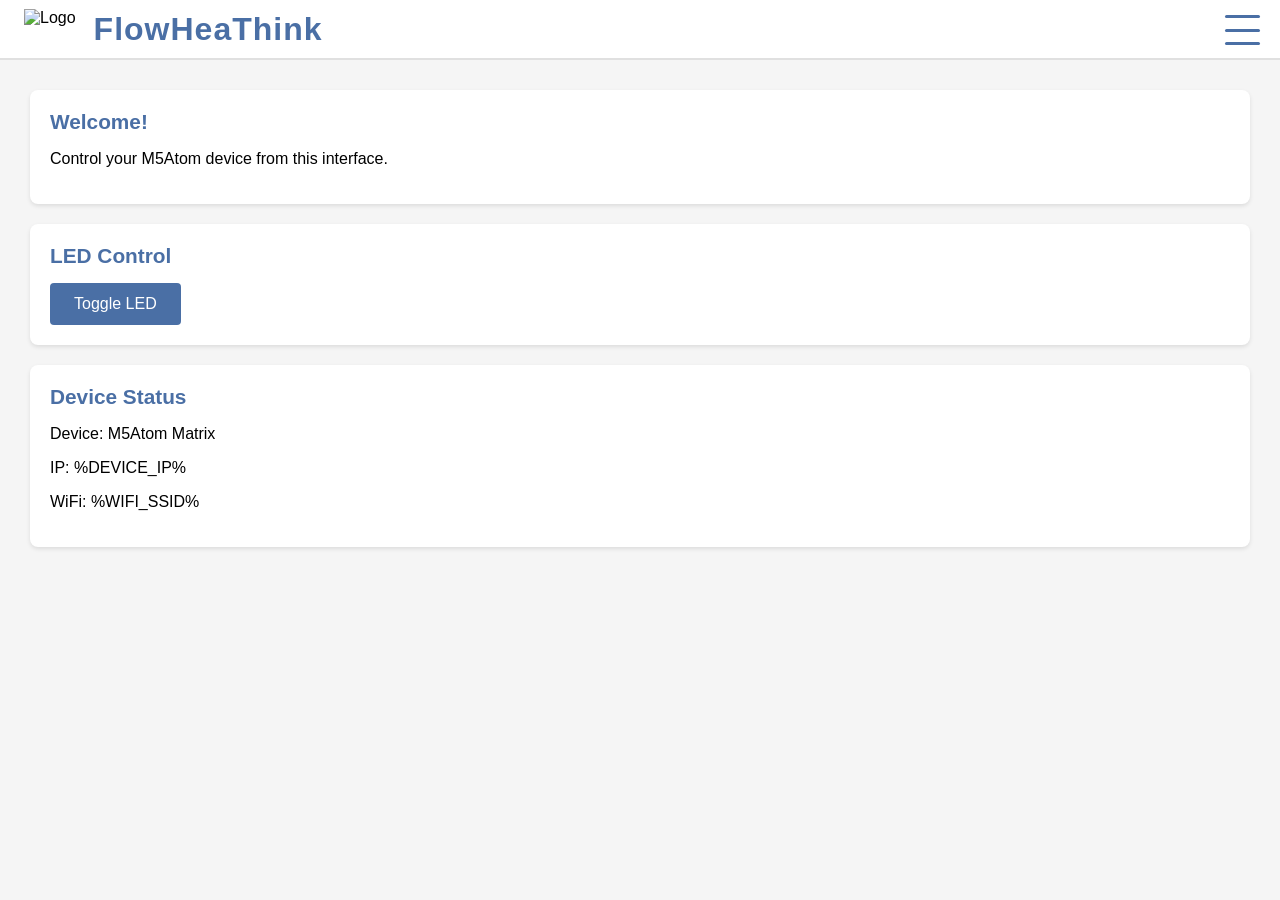
==== data/index.html @ fdd8cdf5 "Initial commit: ESP32 Server Project Core" ====
<!DOCTYPE html>
<html>
<head>
  <title>M5Atom Control</title>
  <meta name="viewport" content="width=device-width, initial-scale=1">
  <link rel="stylesheet" href="style.css">
  <style>
    :root {
      --primary: #4a6fa5;
      --secondary: #166088;
    }
    
    body {
      font-family: Arial, sans-serif;
      margin: 0;
      padding: 0;
      background-color: #f5f5f5;
    }
    
    .header {
      display: flex;
      align-items: center;
      height: 60px;
      background: #fff;
      border-bottom: 2px solid #e0e0e0;
      padding: 0 24px;
      position: fixed;
      top: 0;
      left: 0;
      width: 100%;
      z-index: 100;
      box-sizing: border-box;
    }
    
    .header-logo {
      height: 40px;
      width: auto;
      display: block;
      margin-right: 18px;
    }
    
    .header-title {
      font-size: 2rem;
      color: var(--primary);
      font-weight: bold;
      letter-spacing: 1px;
      margin: 0;
      line-height: 1;
    }
    
    .main-layout {
      display: flex;
      flex-direction: row;
    }
    
    .content {
      flex: 1;
      padding: 30px;
      margin-left: 0;
      margin-top: 60px;
      box-sizing: border-box;
      width: 100%;
    }

    .card {
      background: white;
      padding: 20px;
      border-radius: 8px;
      box-shadow: 0 2px 4px rgba(0,0,0,0.1);
      margin-bottom: 20px;
    }

    .card h3 {
      margin-top: 0;
      color: var(--primary);
      font-size: 1.3rem;
      margin-bottom: 15px;
    }

    .btn {
      background: var(--primary);
      color: white;
      border: none;
      padding: 12px 24px;
      border-radius: 4px;
      cursor: pointer;
      font-size: 16px;
      transition: background 0.2s;
      margin-right: 10px;
    }

    .btn:hover {
      background: var(--secondary);
    }

    /* Hamburger Menu CSS */
    .hamburger-menu {
      position: fixed;
      top: 15px;
      right: 20px;
      width: 35px;
      height: 30px;
      cursor: pointer;
      z-index: 1000;
      display: flex;
      flex-direction: column;
      justify-content: space-between;
    }

    .hamburger-menu span {
      width: 100%;
      height: 3px;
      background-color: var(--primary);
      border-radius: 2px;
      transition: all 0.3s ease;
    }

    .hamburger-menu:hover span {
      background-color: var(--secondary);
    }

    .sidebar {
      position: fixed;
      top: 0;
      left: -300px;
      width: 280px;
      height: 100vh;
      background: linear-gradient(135deg, #1e2832 0%, #0f1419 100%);
      border-right: 2px solid var(--primary);
      transition: left 0.3s ease;
      z-index: 999;
      overflow-y: auto;
    }

    .sidebar.active {
      left: 0;
    }

    .sidebar-header {
      padding: 20px;
      background: rgba(74, 111, 165, 0.1);
      border-bottom: 1px solid var(--primary);
    }

    .sidebar-header h3 {
      color: var(--primary);
      font-size: 1.2rem;
      margin: 0;
      text-align: center;
    }

    .nav-menu {
      list-style: none;
      padding: 20px 0;
      margin: 0;
    }

    .nav-menu li {
      margin: 0;
    }

    .nav-menu a {
      display: block;
      padding: 15px 25px;
      color: #e0e6ed;
      text-decoration: none;
      font-size: 1rem;
      transition: all 0.3s ease;
      border-left: 3px solid transparent;
    }

    .nav-menu a:hover {
      background: rgba(74, 111, 165, 0.1);
      border-left-color: var(--primary);
      color: var(--primary);
    }

    .nav-menu a:active {
      background: rgba(74, 111, 165, 0.2);
    }

    .overlay {
      position: fixed;
      top: 0;
      left: 0;
      width: 100%;
      height: 100%;
      background: rgba(0, 0, 0, 0.5);
      z-index: 998;
      display: none;
    }

    .overlay.active {
      display: block;
    }

    /* Responsive adjustments */
    @media (max-width: 768px) {
      .hamburger-menu {
        top: 12px;
        right: 15px;
      }
      
      .sidebar {
        width: 260px;
      }

      .header {
        padding: 0 60px 0 60px;
      }
      
      .header-title {
        font-size: 1.5rem;
      }
      
      .content {
        padding: 15px;
      }
      
      .card {
        padding: 15px;
      }
    }

    @media (max-width: 480px) {
      .sidebar {
        width: 100%;
        left: -100%;
      }

      .header-title {
        font-size: 1.2rem;
      }
      
      .content {
        padding: 10px;
      }
      
      .card {
        padding: 12px;
      }
      
      .btn {
        width: 100%;
        margin-bottom: 10px;
      }
    }
  </style>
</head>
<body>
  <!-- Hamburger Menu Button -->
  <div class="hamburger-menu" onclick="toggleSidebar()">
    <span></span>
    <span></span>
    <span></span>
  </div>

  <div class="header">
    <img src="/img/logo.png" alt="Logo" class="header-logo">
    <h1 class="header-title">FlowHeaThink</h1>
  </div>

  <!-- Sidebar -->
  <div class="sidebar" id="sidebar">
    <div class="sidebar-header">
      <h3>Navigation</h3>
    </div>
    <ul class="nav-menu">
      <li><a href="#" onclick="navigateWithToken('index')">Home</a></li>
      <li><a href="#" onclick="navigateWithToken('setting')">Settings</a></li>
      <li><a href="#" onclick="logout()">Logout</a></li>
    </ul>
  </div>

  <!-- Overlay -->
  <div class="overlay" id="overlay" onclick="toggleSidebar()"></div>

  <div class="main-layout">
    <div class="content">
      <!-- Welcome Block -->
      <div class="card">
        <h3>Welcome!</h3>
        <p>Control your M5Atom device from this interface.</p>
      </div>

      <!-- LED Control Block -->
      <div class="card">
        <h3>LED Control</h3>
        <button class="btn btn-primary" onclick="toggleLED()">Toggle LED</button>
      </div>

      <!-- Device Status Block -->
      <div class="card">
        <h3>Device Status</h3>
        <p>Device: M5Atom Matrix</p>
        <p>IP: %DEVICE_IP%</p>
        <p>WiFi: %WIFI_SSID%</p>
      </div>
    </div>
  </div>

  <script>
    function toggleLED() {
      fetch('/api/led-toggle?token=' + getToken(), { method: 'POST' })
        .then(response => response.text())
        .then(data => {
          alert(data === 'OK' ? 'LED toggled' : 'Error');
        });
    }
    
    function getToken() {
      const urlParams = new URLSearchParams(window.location.search);
      return urlParams.get('token') || '';
    }

    // Navigate with token
    function navigateWithToken(page) {
      const token = getToken();
      if (token) {
        window.location.href = page + '?token=' + token;
      } else {
        window.location.href = page;
      }
    }

    // Hamburger menu functions
    function toggleSidebar() {
      const sidebar = document.getElementById('sidebar');
      const overlay = document.getElementById('overlay');
      sidebar.classList.toggle('active');
      overlay.classList.toggle('active');
    }

    function logout() {
      if (confirm('Are you sure you want to logout?')) {
        window.location.href = 'login.html';
      }
    }
  </script>
</body>
</html>
---- data/style.css ----
body { font-family: sans-serif; margin: 2em; }
h1   { color: teal; }
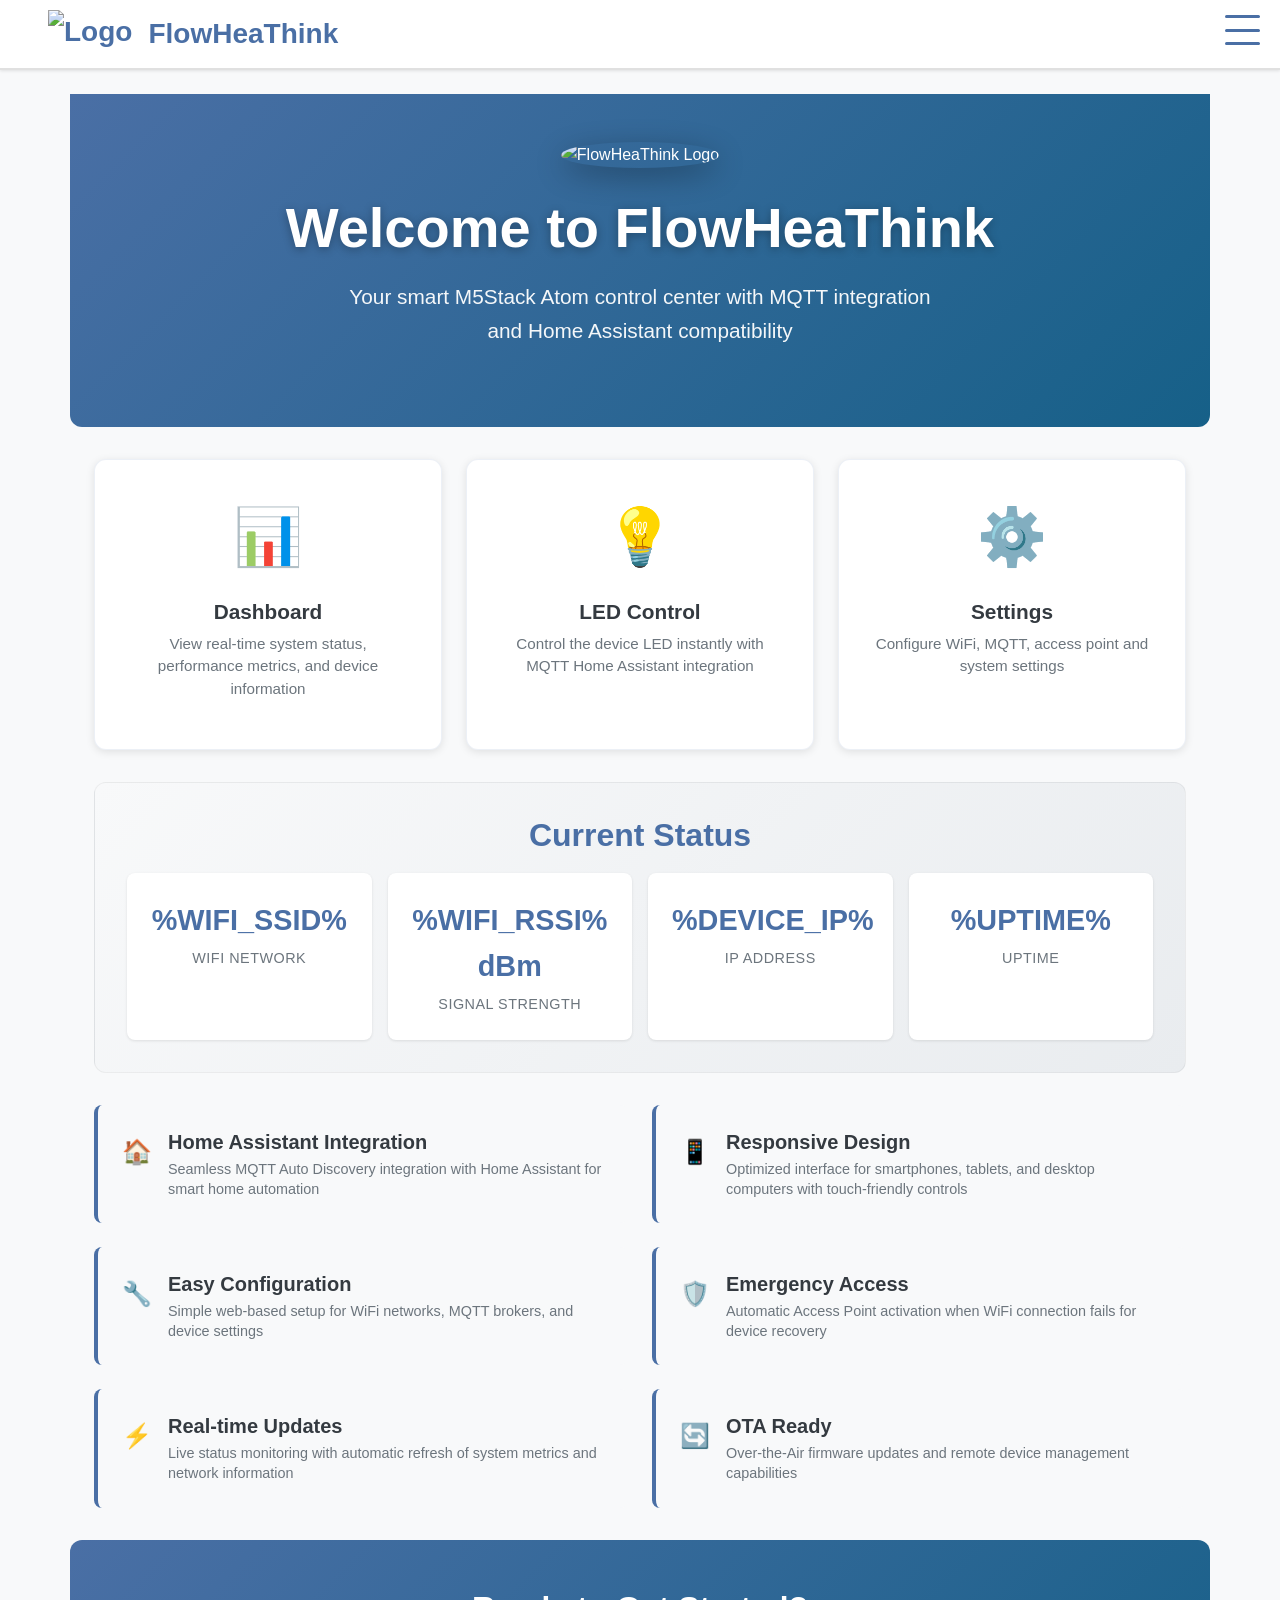
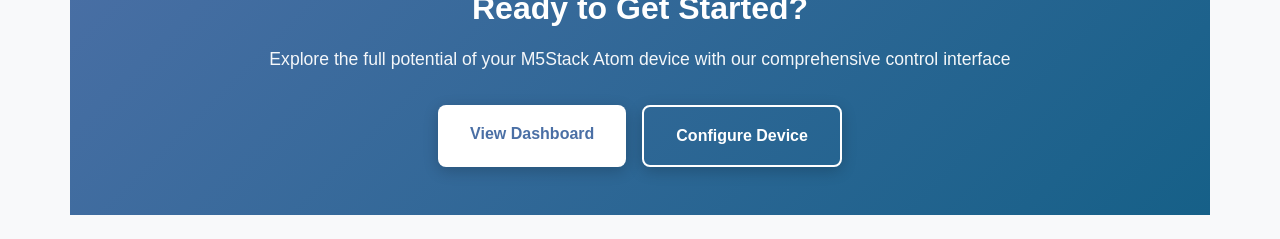
==== commit 210b05d3: "Major refactor: Complete responsive design implementation and WiFi dual-mode restoration ## Core Fea" ====
--- a/data/index.html
+++ b/data/index.html
@@ -1,99 +1,284 @@
 <!DOCTYPE html>
-<html>
+<html lang="de">
 <head>
-  <title>M5Atom Control</title>
-  <meta name="viewport" content="width=device-width, initial-scale=1">
+  <meta charset="UTF-8">
+  <meta name="viewport" content="width=device-width, initial-scale=1.0, user-scalable=yes, maximum-scale=5.0">
+  <title>M5Atom Control - FlowHeaThink</title>
   <link rel="stylesheet" href="style.css">
   <style>
-    :root {
-      --primary: #4a6fa5;
-      --secondary: #166088;
-    }
-    
-    body {
-      font-family: Arial, sans-serif;
-      margin: 0;
-      padding: 0;
-      background-color: #f5f5f5;
-    }
-    
-    .header {
-      display: flex;
-      align-items: center;
-      height: 60px;
-      background: #fff;
-      border-bottom: 2px solid #e0e0e0;
-      padding: 0 24px;
-      position: fixed;
+    /* Welcome page specific styles */
+    .welcome-hero {
+      background: linear-gradient(135deg, var(--primary) 0%, var(--secondary) 100%);
+      color: white;
+      text-align: center;
+      padding: var(--spacing-xxl) 0;
+      margin: calc(-1 * var(--spacing-lg)) calc(-1 * var(--spacing-lg)) var(--spacing-xl) calc(-1 * var(--spacing-lg));
+      border-radius: 0 0 var(--border-radius-lg) var(--border-radius-lg);
+    }
+    
+    .hero-content h1 {
+      font-size: clamp(2rem, 6vw, 3.5rem);
+      font-weight: 700;
+      margin-bottom: var(--spacing-md);
+      color: white;
+      text-shadow: 0 2px 10px rgba(0,0,0,0.3);
+    }
+    
+    .hero-content p {
+      font-size: clamp(1rem, 3vw, 1.3rem);
+      opacity: 0.95;
+      margin-bottom: var(--spacing-xl);
+      max-width: 600px;
+      margin-left: auto;
+      margin-right: auto;
+    }
+    
+    .hero-logo {
+      width: clamp(80px, 15vw, 120px);
+      height: clamp(80px, 15vw, 120px);
+      margin-bottom: var(--spacing-lg);
+      border-radius: 50%;
+      box-shadow: 0 8px 30px rgba(0,0,0,0.3);
+    }
+    
+    .quick-actions {
+      display: grid;
+      gap: var(--spacing-lg);
+      grid-template-columns: 1fr;
+      margin-bottom: var(--spacing-xl);
+    }
+    
+    @media (min-width: 768px) {
+      .quick-actions {
+        grid-template-columns: repeat(2, 1fr);
+      }
+    }
+    
+    @media (min-width: 992px) {
+      .quick-actions {
+        grid-template-columns: repeat(3, 1fr);
+      }
+    }
+    
+    .action-card {
+      background: white;
+      border-radius: var(--border-radius-lg);
+      padding: var(--spacing-xl);
+      text-align: center;
+      box-shadow: var(--shadow);
+      border: 1px solid rgba(74, 111, 165, 0.1);
+      transition: all var(--transition);
+      cursor: pointer;
+      position: relative;
+      overflow: hidden;
+    }
+    
+    .action-card::before {
+      content: '';
+      position: absolute;
       top: 0;
       left: 0;
-      width: 100%;
-      z-index: 100;
-      box-sizing: border-box;
-    }
-    
-    .header-logo {
-      height: 40px;
-      width: auto;
-      display: block;
-      margin-right: 18px;
-    }
-    
-    .header-title {
-      font-size: 2rem;
+      right: 0;
+      height: 4px;
+      background: linear-gradient(90deg, var(--primary), var(--secondary));
+      transform: scaleX(0);
+      transition: transform var(--transition);
+    }
+    
+    .action-card:hover {
+      transform: translateY(-5px);
+      box-shadow: var(--shadow-lg);
+    }
+    
+    .action-card:hover::before {
+      transform: scaleX(1);
+    }
+    
+    .action-icon {
+      font-size: clamp(2.5rem, 6vw, 3.5rem);
+      margin-bottom: var(--spacing-md);
       color: var(--primary);
-      font-weight: bold;
-      letter-spacing: 1px;
+    }
+    
+    .action-title {
+      font-size: 1.3rem;
+      font-weight: 600;
+      margin-bottom: var(--spacing-sm);
+      color: var(--dark);
+    }
+    
+    .action-description {
+      color: #6c757d;
+      font-size: 0.95rem;
+      line-height: 1.5;
+    }
+    
+    .feature-grid {
+      display: grid;
+      gap: var(--spacing-lg);
+      grid-template-columns: 1fr;
+      margin-top: var(--spacing-xl);
+    }
+    
+    @media (min-width: 768px) {
+      .feature-grid {
+        grid-template-columns: repeat(2, 1fr);
+      }
+    }
+    
+    .feature-item {
+      display: flex;
+      align-items: flex-start;
+      gap: var(--spacing-md);
+      padding: var(--spacing-lg);
+      background: #f8f9fa;
+      border-radius: var(--border-radius);
+      border-left: 4px solid var(--primary);
+    }
+    
+    .feature-icon {
+      font-size: 1.5rem;
+      color: var(--primary);
+      flex-shrink: 0;
+      margin-top: var(--spacing-xs);
+    }
+    
+    .feature-content h4 {
+      margin: 0 0 var(--spacing-xs) 0;
+      color: var(--dark);
+      font-weight: 600;
+    }
+    
+    .feature-content p {
       margin: 0;
-      line-height: 1;
-    }
-    
-    .main-layout {
+      color: #6c757d;
+      font-size: 0.9rem;
+      line-height: 1.4;
+    }
+    
+    .status-overview {
+      background: linear-gradient(135deg, #f8f9fa 0%, #e9ecef 100%);
+      border-radius: var(--border-radius-lg);
+      padding: var(--spacing-xl);
+      margin: var(--spacing-xl) 0;
+      border: 1px solid rgba(0,0,0,0.05);
+    }
+    
+    .status-grid {
+      display: grid;
+      gap: var(--spacing-md);
+      grid-template-columns: repeat(auto-fit, minmax(200px, 1fr));
+    }
+    
+    .status-item {
+      background: white;
+      padding: var(--spacing-lg);
+      border-radius: var(--border-radius);
+      text-align: center;
+      box-shadow: var(--shadow-sm);
+    }
+    
+    .status-value {
+      font-size: 1.8rem;
+      font-weight: 700;
+      color: var(--primary);
+      margin-bottom: var(--spacing-xs);
+    }
+    
+    .status-label {
+      font-size: 0.9rem;
+      color: #6c757d;
+      text-transform: uppercase;
+      letter-spacing: 0.5px;
+      font-weight: 500;
+    }
+    
+    /* CTA Section */
+    .cta-section {
+      background: linear-gradient(135deg, var(--primary) 0%, var(--secondary) 100%);
+      color: white;
+      text-align: center;
+      padding: var(--spacing-xxl);
+      margin: var(--spacing-xl) calc(-1 * var(--spacing-lg)) calc(-1 * var(--spacing-lg)) calc(-1 * var(--spacing-lg));
+      border-radius: var(--border-radius-lg) var(--border-radius-lg) 0 0;
+    }
+    
+    .cta-section h2 {
+      color: white;
+      margin-bottom: var(--spacing-md);
+    }
+    
+    .cta-section p {
+      opacity: 0.95;
+      margin-bottom: var(--spacing-xl);
+      font-size: 1.1rem;
+    }
+    
+    .cta-buttons {
       display: flex;
-      flex-direction: row;
-    }
-    
-    .content {
-      flex: 1;
-      padding: 30px;
-      margin-left: 0;
-      margin-top: 60px;
-      box-sizing: border-box;
-      width: 100%;
-    }
-
-    .card {
+      gap: var(--spacing-md);
+      justify-content: center;
+      flex-wrap: wrap;
+    }
+    
+    .cta-button {
       background: white;
-      padding: 20px;
-      border-radius: 8px;
-      box-shadow: 0 2px 4px rgba(0,0,0,0.1);
-      margin-bottom: 20px;
-    }
-
-    .card h3 {
-      margin-top: 0;
       color: var(--primary);
-      font-size: 1.3rem;
-      margin-bottom: 15px;
-    }
-
-    .btn {
-      background: var(--primary);
+      padding: var(--spacing-md) var(--spacing-xl);
+      border-radius: var(--border-radius);
+      text-decoration: none;
+      font-weight: 600;
+      transition: all var(--transition);
+      box-shadow: 0 4px 15px rgba(0,0,0,0.2);
+    }
+    
+    .cta-button:hover {
+      transform: translateY(-2px);
+      box-shadow: 0 6px 25px rgba(0,0,0,0.3);
+      color: var(--primary);
+    }
+    
+    .cta-button.secondary {
+      background: transparent;
       color: white;
-      border: none;
-      padding: 12px 24px;
-      border-radius: 4px;
-      cursor: pointer;
-      font-size: 16px;
-      transition: background 0.2s;
-      margin-right: 10px;
-    }
-
-    .btn:hover {
-      background: var(--secondary);
-    }
-
-    /* Hamburger Menu CSS */
+      border: 2px solid white;
+    }
+    
+    .cta-button.secondary:hover {
+      background: white;
+      color: var(--primary);
+    }
+    
+    /* Responsive adjustments */
+    @media (max-width: 768px) {
+      .welcome-hero {
+        padding: var(--spacing-xl) 0;
+        margin: calc(-1 * var(--spacing-md)) calc(-1 * var(--spacing-md)) var(--spacing-lg) calc(-1 * var(--spacing-md));
+      }
+      
+      .cta-section {
+        padding: var(--spacing-xl);
+        margin: var(--spacing-lg) calc(-1 * var(--spacing-md)) calc(-1 * var(--spacing-md)) calc(-1 * var(--spacing-md));
+      }
+      
+      .cta-buttons {
+        flex-direction: column;
+        align-items: center;
+      }
+      
+      .cta-button {
+        width: 100%;
+        max-width: 300px;
+        text-align: center;
+      }
+      
+      .feature-item {
+        flex-direction: column;
+        text-align: center;
+      }
+    }
+    
+    /* Hamburger Menu Styles */
     .hamburger-menu {
       position: fixed;
       top: 15px;
@@ -101,7 +286,7 @@
       width: 35px;
       height: 30px;
       cursor: pointer;
-      z-index: 1000;
+      z-index: 1001;
       display: flex;
       flex-direction: column;
       justify-content: space-between;
@@ -128,7 +313,7 @@
       background: linear-gradient(135deg, #1e2832 0%, #0f1419 100%);
       border-right: 2px solid var(--primary);
       transition: left 0.3s ease;
-      z-index: 999;
+      z-index: 1000;
       overflow-y: auto;
     }
 
@@ -175,10 +360,6 @@
       color: var(--primary);
     }
 
-    .nav-menu a:active {
-      background: rgba(74, 111, 165, 0.2);
-    }
-
     .overlay {
       position: fixed;
       top: 0;
@@ -186,7 +367,7 @@
       width: 100%;
       height: 100%;
       background: rgba(0, 0, 0, 0.5);
-      z-index: 998;
+      z-index: 999;
       display: none;
     }
 
@@ -194,7 +375,7 @@
       display: block;
     }
 
-    /* Responsive adjustments */
+    /* Mobile adjustments */
     @media (max-width: 768px) {
       .hamburger-menu {
         top: 12px;
@@ -204,22 +385,6 @@
       .sidebar {
         width: 260px;
       }
-
-      .header {
-        padding: 0 60px 0 60px;
-      }
-      
-      .header-title {
-        font-size: 1.5rem;
-      }
-      
-      .content {
-        padding: 15px;
-      }
-      
-      .card {
-        padding: 15px;
-      }
     }
 
     @media (max-width: 480px) {
@@ -227,38 +392,24 @@
         width: 100%;
         left: -100%;
       }
-
-      .header-title {
-        font-size: 1.2rem;
-      }
-      
-      .content {
-        padding: 10px;
-      }
-      
-      .card {
-        padding: 12px;
-      }
-      
-      .btn {
-        width: 100%;
-        margin-bottom: 10px;
-      }
     }
   </style>
 </head>
 <body>
-  <!-- Hamburger Menu Button -->
-  <div class="hamburger-menu" onclick="toggleSidebar()">
-    <span></span>
-    <span></span>
-    <span></span>
-  </div>
-
-  <div class="header">
-    <img src="/img/logo.png" alt="Logo" class="header-logo">
-    <h1 class="header-title">FlowHeaThink</h1>
-  </div>
+  <!-- Responsive Navigation -->
+  <nav class="navbar">
+    <a href="#" class="navbar-brand">
+      <img src="/img/logo.png" alt="Logo">
+      FlowHeaThink
+    </a>
+    
+    <!-- Hamburger Menu Button -->
+    <div class="hamburger-menu" onclick="toggleSidebar()">
+      <span></span>
+      <span></span>
+      <span></span>
+    </div>
+  </nav>
 
   <!-- Sidebar -->
   <div class="sidebar" id="sidebar">
@@ -266,54 +417,224 @@
       <h3>Navigation</h3>
     </div>
     <ul class="nav-menu">
-      <li><a href="#" onclick="navigateWithToken('index')">Home</a></li>
-      <li><a href="#" onclick="navigateWithToken('setting')">Settings</a></li>
-      <li><a href="#" onclick="logout()">Logout</a></li>
+      <li><a href="#" onclick="navigateWithToken('index')">🏠 Home</a></li>
+      <li><a href="#" onclick="navigateWithToken('main')">📊 Dashboard</a></li>
+      <li><a href="#" onclick="navigateWithToken('setting')">⚙️ Settings</a></li>
+      <li><a href="#" onclick="logout()">🚪 Logout</a></li>
     </ul>
   </div>
 
   <!-- Overlay -->
   <div class="overlay" id="overlay" onclick="toggleSidebar()"></div>
 
-  <div class="main-layout">
-    <div class="content">
-      <!-- Welcome Block -->
-      <div class="card">
-        <h3>Welcome!</h3>
-        <p>Control your M5Atom device from this interface.</p>
+  <!-- Main Content -->
+  <main class="main-content">
+    <div class="container">
+      
+      <!-- Hero Section -->
+      <div class="welcome-hero">
+        <div class="hero-content">
+          <img src="/img/logo.png" alt="FlowHeaThink Logo" class="hero-logo">
+          <h1>Welcome to FlowHeaThink</h1>
+          <p>Your smart M5Stack Atom control center with MQTT integration and Home Assistant compatibility</p>
+        </div>
       </div>
-
-      <!-- LED Control Block -->
-      <div class="card">
-        <h3>LED Control</h3>
-        <button class="btn btn-primary" onclick="toggleLED()">Toggle LED</button>
+      
+      <!-- Quick Actions -->
+      <div class="quick-actions">
+        <div class="action-card" onclick="navigateWithToken('main')">
+          <div class="action-icon">📊</div>
+          <h3 class="action-title">Dashboard</h3>
+          <p class="action-description">View real-time system status, performance metrics, and device information</p>
+        </div>
+        
+        <div class="action-card" onclick="toggleLED()">
+          <div class="action-icon">💡</div>
+          <h3 class="action-title">LED Control</h3>
+          <p class="action-description">Control the device LED instantly with MQTT Home Assistant integration</p>
+        </div>
+        
+        <div class="action-card" onclick="navigateWithToken('setting')">
+          <div class="action-icon">⚙️</div>
+          <h3 class="action-title">Settings</h3>
+          <p class="action-description">Configure WiFi, MQTT, access point and system settings</p>
+        </div>
       </div>
-
-      <!-- Device Status Block -->
-      <div class="card">
-        <h3>Device Status</h3>
-        <p>Device: M5Atom Matrix</p>
-        <p>IP: %DEVICE_IP%</p>
-        <p>WiFi: %WIFI_SSID%</p>
+      
+      <!-- Current Status Overview -->
+      <div class="status-overview">
+        <h2 class="text-center">Current Status</h2>
+        <div class="status-grid">
+          <div class="status-item">
+            <div class="status-value" id="wifi-status">%WIFI_SSID%</div>
+            <div class="status-label">WiFi Network</div>
+          </div>
+          <div class="status-item">
+            <div class="status-value" id="signal-strength">%WIFI_RSSI% dBm</div>
+            <div class="status-label">Signal Strength</div>
+          </div>
+          <div class="status-item">
+            <div class="status-value" id="device-ip">%DEVICE_IP%</div>
+            <div class="status-label">IP Address</div>
+          </div>
+          <div class="status-item">
+            <div class="status-value" id="uptime">%UPTIME%</div>
+            <div class="status-label">Uptime</div>
+          </div>
+        </div>
       </div>
+      
+      <!-- Features Grid -->
+      <div class="feature-grid">
+        <div class="feature-item">
+          <div class="feature-icon">🏠</div>
+          <div class="feature-content">
+            <h4>Home Assistant Integration</h4>
+            <p>Seamless MQTT Auto Discovery integration with Home Assistant for smart home automation</p>
+          </div>
+        </div>
+        
+        <div class="feature-item">
+          <div class="feature-icon">📱</div>
+          <div class="feature-content">
+            <h4>Responsive Design</h4>
+            <p>Optimized interface for smartphones, tablets, and desktop computers with touch-friendly controls</p>
+          </div>
+        </div>
+        
+        <div class="feature-item">
+          <div class="feature-icon">🔧</div>
+          <div class="feature-content">
+            <h4>Easy Configuration</h4>
+            <p>Simple web-based setup for WiFi networks, MQTT brokers, and device settings</p>
+          </div>
+        </div>
+        
+        <div class="feature-item">
+          <div class="feature-icon">🛡️</div>
+          <div class="feature-content">
+            <h4>Emergency Access</h4>
+            <p>Automatic Access Point activation when WiFi connection fails for device recovery</p>
+          </div>
+        </div>
+        
+        <div class="feature-item">
+          <div class="feature-icon">⚡</div>
+          <div class="feature-content">
+            <h4>Real-time Updates</h4>
+            <p>Live status monitoring with automatic refresh of system metrics and network information</p>
+          </div>
+        </div>
+        
+        <div class="feature-item">
+          <div class="feature-icon">🔄</div>
+          <div class="feature-content">
+            <h4>OTA Ready</h4>
+            <p>Over-the-Air firmware updates and remote device management capabilities</p>
+          </div>
+        </div>
+      </div>
+      
+      <!-- Call to Action -->
+      <div class="cta-section">
+        <h2>Ready to Get Started?</h2>
+        <p>Explore the full potential of your M5Stack Atom device with our comprehensive control interface</p>
+        <div class="cta-buttons">
+          <a href="#" onclick="navigateWithToken('main')" class="cta-button">View Dashboard</a>
+          <a href="#" onclick="navigateWithToken('setting')" class="cta-button secondary">Configure Device</a>
+        </div>
+      </div>
+      
     </div>
-  </div>
+  </main>
 
   <script>
+    // Auto-refresh status every 30 seconds
+    setInterval(() => {
+      updateStatus();
+    }, 30000);
+
+    function updateStatus() {
+      fetch('/api/status?token=' + getToken())
+        .then(response => response.json())
+        .then(data => {
+          // Update status values
+          document.getElementById('signal-strength').textContent = data.wifi_rssi + ' dBm';
+          document.getElementById('uptime').textContent = data.uptime;
+          
+          // Update signal strength color
+          const signalElement = document.getElementById('signal-strength');
+          const rssi = parseInt(data.wifi_rssi);
+          if (rssi > -50) {
+            signalElement.style.color = 'var(--success)';
+          } else if (rssi > -70) {
+            signalElement.style.color = 'var(--warning)';
+          } else {
+            signalElement.style.color = 'var(--danger)';
+          }
+        })
+        .catch(error => console.log('Status update failed:', error));
+    }
+
     function toggleLED() {
       fetch('/api/led-toggle?token=' + getToken(), { method: 'POST' })
         .then(response => response.text())
         .then(data => {
-          alert(data === 'OK' ? 'LED toggled' : 'Error');
+          if (data === 'OK') {
+            showNotification('LED toggled successfully! 💡', 'success');
+            
+            // Visual feedback - briefly highlight the LED control card
+            const ledCard = document.querySelector('.action-card:nth-child(2)');
+            ledCard.style.background = 'linear-gradient(135deg, var(--success), #20c997)';
+            ledCard.style.color = 'white';
+            
+            setTimeout(() => {
+              ledCard.style.background = '';
+              ledCard.style.color = '';
+            }, 1000);
+          } else {
+            showNotification('Error toggling LED ❌', 'error');
+          }
+        })
+        .catch(error => {
+          showNotification('Network error ⚠️', 'error');
         });
     }
-    
+
+    function showNotification(message, type = 'info') {
+      const notification = document.createElement('div');
+      notification.style.cssText = `
+        position: fixed;
+        top: 80px;
+        right: 20px;
+        background: ${type === 'success' ? 'var(--success)' : type === 'error' ? 'var(--danger)' : 'var(--primary)'};
+        color: white;
+        padding: 12px 20px;
+        border-radius: var(--border-radius);
+        box-shadow: var(--shadow-lg);
+        z-index: 9999;
+        max-width: 300px;
+        font-weight: 500;
+        animation: slideIn 0.3s ease;
+      `;
+      notification.textContent = message;
+      document.body.appendChild(notification);
+      
+      setTimeout(() => {
+        notification.style.animation = 'slideOut 0.3s ease forwards';
+        setTimeout(() => {
+          if (document.body.contains(notification)) {
+            document.body.removeChild(notification);
+          }
+        }, 300);
+      }, 3000);
+    }
+
     function getToken() {
       const urlParams = new URLSearchParams(window.location.search);
       return urlParams.get('token') || '';
     }
 
-    // Navigate with token
     function navigateWithToken(page) {
       const token = getToken();
       if (token) {
@@ -323,7 +644,6 @@
       }
     }
 
-    // Hamburger menu functions
     function toggleSidebar() {
       const sidebar = document.getElementById('sidebar');
       const overlay = document.getElementById('overlay');
@@ -336,6 +656,96 @@
         window.location.href = 'login.html';
       }
     }
+
+    // Add slide animations
+    const style = document.createElement('style');
+    style.textContent = `
+      @keyframes slideIn {
+        from {
+          transform: translateX(100%);
+          opacity: 0;
+        }
+        to {
+          transform: translateX(0);
+          opacity: 1;
+        }
+      }
+      
+      @keyframes slideOut {
+        from {
+          transform: translateX(0);
+          opacity: 1;
+        }
+        to {
+          transform: translateX(100%);
+          opacity: 0;
+        }
+      }
+    `;
+    document.head.appendChild(style);
+
+    // Keyboard navigation
+    document.addEventListener('keydown', function(e) {
+      if (e.key === 'Escape') {
+        const sidebar = document.getElementById('sidebar');
+        const overlay = document.getElementById('overlay');
+        if (sidebar.classList.contains('active')) {
+          sidebar.classList.remove('active');
+          overlay.classList.remove('active');
+        }
+      }
+      
+      // Quick shortcuts
+      if (e.ctrlKey || e.metaKey) {
+        switch(e.key) {
+          case '1':
+            e.preventDefault();
+            navigateWithToken('main');
+            break;
+          case '2':
+            e.preventDefault();
+            navigateWithToken('setting');
+            break;
+          case 'l':
+            e.preventDefault();
+            toggleLED();
+            break;
+        }
+      }
+    });
+
+    // Initialize page
+    document.addEventListener('DOMContentLoaded', function() {
+      // Load initial status
+      updateStatus();
+      
+      // Add subtle animations to action cards
+      const actionCards = document.querySelectorAll('.action-card');
+      actionCards.forEach((card, index) => {
+        card.style.animationDelay = (index * 0.1) + 's';
+        card.style.animation = 'fadeInUp 0.6s ease forwards';
+      });
+    });
+
+    // Add fade in animation
+    const fadeStyle = document.createElement('style');
+    fadeStyle.textContent = `
+      @keyframes fadeInUp {
+        from {
+          opacity: 0;
+          transform: translateY(30px);
+        }
+        to {
+          opacity: 1;
+          transform: translateY(0);
+        }
+      }
+      
+      .action-card {
+        opacity: 0;
+      }
+    `;
+    document.head.appendChild(fadeStyle);
   </script>
 </body>
-</html>+</html>
--- a/data/style.css
+++ b/data/style.css
@@ -1,2 +1,521 @@
-body { font-family: sans-serif; margin: 2em; }
-h1   { color: teal; }+/* ==========================================================================
+   Universal Responsive CSS Framework for ESP32 Web Interface
+   Optimized for Smartphone, Tablet, and Desktop
+   ========================================================================== */
+
+/* CSS Reset & Base Styles */
+* {
+  box-sizing: border-box;
+  margin: 0;
+  padding: 0;
+}
+
+:root {
+  /* Color Palette */
+  --primary: #4a6fa5;
+  --secondary: #166088;
+  --success: #28a745;
+  --warning: #ffc107;
+  --danger: #dc3545;
+  --light: #f8f9fa;
+  --dark: #343a40;
+  
+  /* Typography */
+  --font-family: -apple-system, BlinkMacSystemFont, 'Segoe UI', Roboto, sans-serif;
+  --font-size-base: 16px;
+  --line-height-base: 1.6;
+  
+  /* Spacing */
+  --spacing-xs: 4px;
+  --spacing-sm: 8px;
+  --spacing-md: 16px;
+  --spacing-lg: 24px;
+  --spacing-xl: 32px;
+  --spacing-xxl: 48px;
+  
+  /* Border Radius */
+  --border-radius-sm: 4px;
+  --border-radius: 8px;
+  --border-radius-lg: 12px;
+  
+  /* Shadows */
+  --shadow-sm: 0 1px 3px rgba(0,0,0,0.1);
+  --shadow: 0 2px 8px rgba(0,0,0,0.1);
+  --shadow-lg: 0 4px 16px rgba(0,0,0,0.15);
+  
+  /* Transitions */
+  --transition-fast: 0.15s ease;
+  --transition: 0.3s ease;
+  --transition-slow: 0.5s ease;
+}
+
+/* Base Typography */
+body {
+  font-family: var(--font-family);
+  font-size: var(--font-size-base);
+  line-height: var(--line-height-base);
+  color: var(--dark);
+  background-color: var(--light);
+  -webkit-font-smoothing: antialiased;
+  -moz-osx-font-smoothing: grayscale;
+}
+
+/* Responsive Typography Scale */
+h1, h2, h3, h4, h5, h6 {
+  font-weight: 600;
+  line-height: 1.3;
+  margin-bottom: var(--spacing-md);
+  color: var(--primary);
+}
+
+h1 { font-size: clamp(1.5rem, 4vw, 2.5rem); }
+h2 { font-size: clamp(1.3rem, 3.5vw, 2rem); }
+h3 { font-size: clamp(1.1rem, 3vw, 1.5rem); }
+h4 { font-size: clamp(1rem, 2.5vw, 1.25rem); }
+h5 { font-size: clamp(0.9rem, 2vw, 1.1rem); }
+h6 { font-size: clamp(0.8rem, 1.5vw, 1rem); }
+
+p {
+  margin-bottom: var(--spacing-md);
+}
+
+/* Responsive Container System */
+.container {
+  width: 100%;
+  margin: 0 auto;
+  padding: 0 var(--spacing-md);
+}
+
+/* Desktop First - Container Widths */
+@media (min-width: 1200px) {
+  .container { max-width: 1140px; padding: 0 var(--spacing-lg); }
+}
+
+@media (min-width: 992px) and (max-width: 1199px) {
+  .container { max-width: 960px; padding: 0 var(--spacing-lg); }
+}
+
+@media (min-width: 768px) and (max-width: 991px) {
+  .container { max-width: 720px; padding: 0 var(--spacing-md); }
+}
+
+@media (min-width: 576px) and (max-width: 767px) {
+  .container { max-width: 540px; padding: 0 var(--spacing-md); }
+}
+
+@media (max-width: 575px) {
+  .container { padding: 0 var(--spacing-sm); }
+}
+
+/* Responsive Grid System */
+.row {
+  display: flex;
+  flex-wrap: wrap;
+  margin: 0 calc(-1 * var(--spacing-sm));
+}
+
+.col {
+  flex: 1;
+  padding: 0 var(--spacing-sm);
+  margin-bottom: var(--spacing-md);
+}
+
+/* Column Breakpoints */
+@media (min-width: 768px) {
+  .col-md-1 { flex: 0 0 8.333333%; max-width: 8.333333%; }
+  .col-md-2 { flex: 0 0 16.666667%; max-width: 16.666667%; }
+  .col-md-3 { flex: 0 0 25%; max-width: 25%; }
+  .col-md-4 { flex: 0 0 33.333333%; max-width: 33.333333%; }
+  .col-md-6 { flex: 0 0 50%; max-width: 50%; }
+  .col-md-8 { flex: 0 0 66.666667%; max-width: 66.666667%; }
+  .col-md-12 { flex: 0 0 100%; max-width: 100%; }
+}
+
+@media (min-width: 992px) {
+  .col-lg-1 { flex: 0 0 8.333333%; max-width: 8.333333%; }
+  .col-lg-2 { flex: 0 0 16.666667%; max-width: 16.666667%; }
+  .col-lg-3 { flex: 0 0 25%; max-width: 25%; }
+  .col-lg-4 { flex: 0 0 33.333333%; max-width: 33.333333%; }
+  .col-lg-6 { flex: 0 0 50%; max-width: 50%; }
+  .col-lg-8 { flex: 0 0 66.666667%; max-width: 66.666667%; }
+  .col-lg-12 { flex: 0 0 100%; max-width: 100%; }
+}
+
+/* Card System */
+.card {
+  background: white;
+  border-radius: var(--border-radius);
+  box-shadow: var(--shadow);
+  padding: var(--spacing-lg);
+  margin-bottom: var(--spacing-lg);
+  border: 1px solid rgba(0,0,0,0.05);
+  transition: transform var(--transition-fast), box-shadow var(--transition-fast);
+}
+
+.card:hover {
+  transform: translateY(-2px);
+  box-shadow: var(--shadow-lg);
+}
+
+.card-header {
+  padding-bottom: var(--spacing-md);
+  border-bottom: 1px solid rgba(0,0,0,0.1);
+  margin-bottom: var(--spacing-md);
+}
+
+.card-title {
+  margin: 0;
+  font-size: 1.25rem;
+  font-weight: 600;
+}
+
+/* Button System */
+.btn {
+  display: inline-block;
+  padding: var(--spacing-sm) var(--spacing-lg);
+  font-size: var(--font-size-base);
+  font-weight: 500;
+  text-align: center;
+  text-decoration: none;
+  border: none;
+  border-radius: var(--border-radius-sm);
+  cursor: pointer;
+  transition: all var(--transition-fast);
+  user-select: none;
+  min-height: 44px; /* Touch-friendly minimum */
+  min-width: 44px;
+}
+
+.btn-primary {
+  background-color: var(--primary);
+  color: white;
+}
+
+.btn-primary:hover {
+  background-color: var(--secondary);
+  transform: translateY(-1px);
+}
+
+.btn-secondary {
+  background-color: #6c757d;
+  color: white;
+}
+
+.btn-success {
+  background-color: var(--success);
+  color: white;
+}
+
+.btn-warning {
+  background-color: var(--warning);
+  color: var(--dark);
+}
+
+.btn-danger {
+  background-color: var(--danger);
+  color: white;
+}
+
+.btn-block {
+  width: 100%;
+  display: block;
+}
+
+.btn-sm {
+  padding: var(--spacing-xs) var(--spacing-md);
+  font-size: 0.875rem;
+}
+
+.btn-lg {
+  padding: var(--spacing-md) var(--spacing-xl);
+  font-size: 1.125rem;
+}
+
+/* Form Elements */
+.form-group {
+  margin-bottom: var(--spacing-lg);
+}
+
+.form-label {
+  display: block;
+  margin-bottom: var(--spacing-xs);
+  font-weight: 500;
+  color: var(--dark);
+}
+
+.form-control {
+  width: 100%;
+  padding: var(--spacing-sm) var(--spacing-md);
+  font-size: var(--font-size-base);
+  border: 1px solid #ced4da;
+  border-radius: var(--border-radius-sm);
+  background-color: white;
+  transition: border-color var(--transition-fast), box-shadow var(--transition-fast);
+  min-height: 44px; /* Touch-friendly */
+}
+
+.form-control:focus {
+  outline: none;
+  border-color: var(--primary);
+  box-shadow: 0 0 0 3px rgba(74, 111, 165, 0.1);
+}
+
+/* Navigation & Header */
+.navbar {
+  background: white;
+  border-bottom: 2px solid #e0e0e0;
+  box-shadow: var(--shadow-sm);
+  position: fixed;
+  top: 0;
+  left: 0;
+  right: 0;
+  z-index: 1000;
+  height: 60px;
+  display: flex;
+  align-items: center;
+  padding: 0 var(--spacing-lg);
+}
+
+.navbar-brand {
+  display: flex;
+  align-items: center;
+  font-size: 1.5rem;
+  font-weight: bold;
+  color: var(--primary);
+  text-decoration: none;
+}
+
+.navbar-brand img {
+  height: 40px;
+  margin-right: var(--spacing-md);
+}
+
+/* Main Content Layout */
+.main-content {
+  margin-top: 60px; /* Account for fixed navbar */
+  min-height: calc(100vh - 60px);
+  padding: var(--spacing-lg) 0;
+}
+
+/* Device-Specific Optimizations */
+
+/* ========== SMARTPHONE (Portrait) ========== */
+@media (max-width: 575px) {
+  :root {
+    --font-size-base: 14px;
+    --spacing-md: 12px;
+    --spacing-lg: 16px;
+  }
+  
+  .navbar {
+    height: 56px;
+    padding: 0 var(--spacing-md);
+  }
+  
+  .navbar-brand {
+    font-size: 1.2rem;
+  }
+  
+  .navbar-brand img {
+    height: 32px;
+    margin-right: var(--spacing-sm);
+  }
+  
+  .main-content {
+    margin-top: 56px;
+    padding: var(--spacing-md) 0;
+  }
+  
+  .card {
+    padding: var(--spacing-md);
+    margin-bottom: var(--spacing-md);
+  }
+  
+  .btn {
+    width: 100%;
+    margin-bottom: var(--spacing-sm);
+  }
+  
+  .btn:last-child {
+    margin-bottom: 0;
+  }
+  
+  /* Stack all columns on mobile */
+  .col-md-1, .col-md-2, .col-md-3, .col-md-4, 
+  .col-md-6, .col-md-8, .col-md-12,
+  .col-lg-1, .col-lg-2, .col-lg-3, .col-lg-4, 
+  .col-lg-6, .col-lg-8, .col-lg-12 {
+    flex: 0 0 100%;
+    max-width: 100%;
+  }
+}
+
+/* ========== SMARTPHONE (Landscape) ========== */
+@media (min-width: 576px) and (max-width: 767px) and (orientation: landscape) {
+  .row {
+    margin: 0 calc(-1 * var(--spacing-xs));
+  }
+  
+  .col {
+    padding: 0 var(--spacing-xs);
+  }
+  
+  .card {
+    padding: var(--spacing-md);
+  }
+}
+
+/* ========== TABLET (Portrait) ========== */
+@media (min-width: 768px) and (max-width: 991px) {
+  .navbar {
+    height: 64px;
+  }
+  
+  .main-content {
+    margin-top: 64px;
+    padding: var(--spacing-xl) 0;
+  }
+  
+  .card {
+    padding: var(--spacing-xl);
+  }
+  
+  .btn {
+    min-width: 120px;
+  }
+}
+
+/* ========== TABLET (Landscape) & DESKTOP ========== */
+@media (min-width: 992px) {
+  .navbar {
+    height: 70px;
+    padding: 0 var(--spacing-xxl);
+  }
+  
+  .navbar-brand {
+    font-size: 1.75rem;
+  }
+  
+  .navbar-brand img {
+    height: 48px;
+  }
+  
+  .main-content {
+    margin-top: 70px;
+    padding: var(--spacing-xxl) 0;
+  }
+  
+  .card {
+    padding: var(--spacing-xxl);
+  }
+  
+  .btn {
+    min-width: 140px;
+  }
+}
+
+/* ========== LARGE DESKTOP ========== */
+@media (min-width: 1200px) {
+  .main-content {
+    padding: 48px 0;
+  }
+  
+  .card {
+    padding: 40px;
+  }
+}
+
+/* Utility Classes */
+.text-center { text-align: center; }
+.text-left { text-align: left; }
+.text-right { text-align: right; }
+
+.d-none { display: none; }
+.d-block { display: block; }
+.d-inline { display: inline; }
+.d-inline-block { display: inline-block; }
+.d-flex { display: flex; }
+
+@media (max-width: 575px) {
+  .d-sm-none { display: none; }
+  .d-sm-block { display: block; }
+}
+
+@media (min-width: 768px) {
+  .d-md-none { display: none; }
+  .d-md-block { display: block; }
+}
+
+@media (min-width: 992px) {
+  .d-lg-none { display: none; }
+  .d-lg-block { display: block; }
+}
+
+/* Spacing Utilities */
+.m-0 { margin: 0; }
+.m-1 { margin: var(--spacing-xs); }
+.m-2 { margin: var(--spacing-sm); }
+.m-3 { margin: var(--spacing-md); }
+.m-4 { margin: var(--spacing-lg); }
+.m-5 { margin: var(--spacing-xl); }
+
+.p-0 { padding: 0; }
+.p-1 { padding: var(--spacing-xs); }
+.p-2 { padding: var(--spacing-sm); }
+.p-3 { padding: var(--spacing-md); }
+.p-4 { padding: var(--spacing-lg); }
+.p-5 { padding: var(--spacing-xl); }
+
+/* Component-Specific Responsive Behavior */
+.status-grid {
+  display: grid;
+  gap: var(--spacing-md);
+  grid-template-columns: 1fr;
+}
+
+@media (min-width: 576px) {
+  .status-grid {
+    grid-template-columns: repeat(2, 1fr);
+  }
+}
+
+@media (min-width: 992px) {
+  .status-grid {
+    grid-template-columns: repeat(3, 1fr);
+  }
+}
+
+/* Touch-Friendly Interactions */
+@media (hover: none) and (pointer: coarse) {
+  .btn:hover {
+    transform: none;
+  }
+  
+  .card:hover {
+    transform: none;
+  }
+  
+  .btn:active {
+    transform: scale(0.98);
+  }
+}
+
+/* Print Styles */
+@media print {
+  .navbar,
+  .btn,
+  .hamburger-menu,
+  .sidebar {
+    display: none !important;
+  }
+  
+  .main-content {
+    margin-top: 0;
+  }
+  
+  .card {
+    break-inside: avoid;
+    box-shadow: none;
+    border: 1px solid #ccc;
+  }
+}
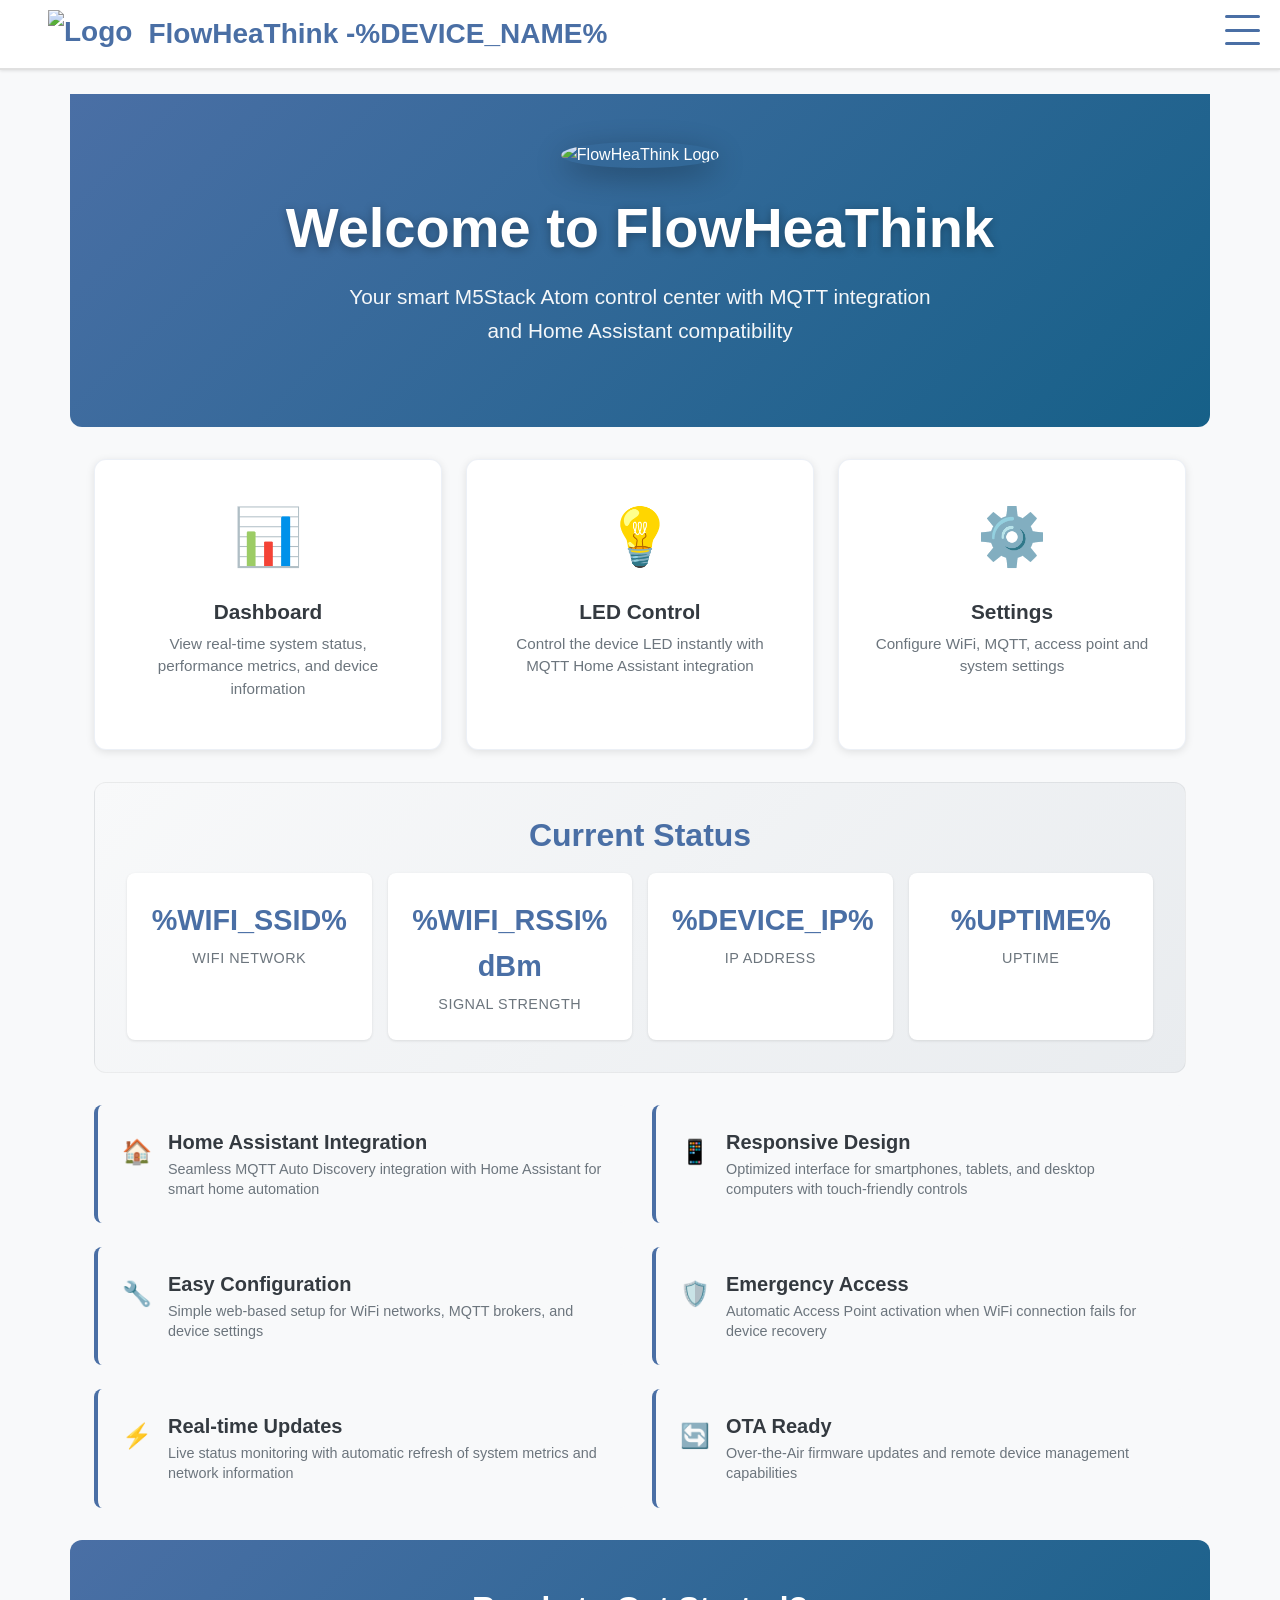
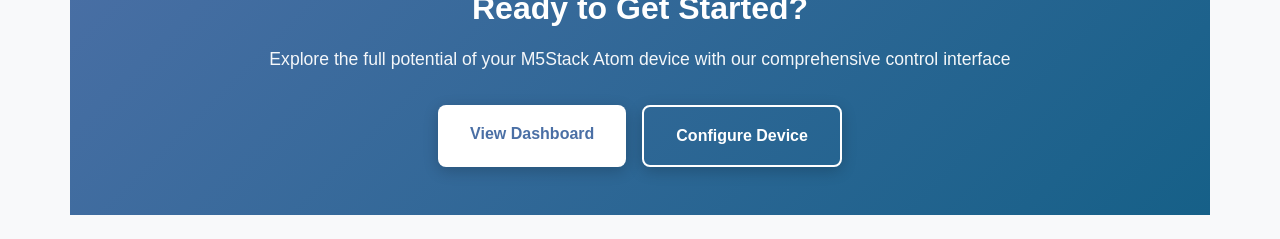
==== commit c48faa09: "Device Name Management: Complete implementation with header integration ## New Features: - **Configu" ====
--- a/data/index.html
+++ b/data/index.html
@@ -3,7 +3,7 @@
 <head>
   <meta charset="UTF-8">
   <meta name="viewport" content="width=device-width, initial-scale=1.0, user-scalable=yes, maximum-scale=5.0">
-  <title>M5Atom Control - FlowHeaThink</title>
+  <title>FlowHeatThink - %DEVICE_NAME%</title>
   <link rel="stylesheet" href="style.css">
   <style>
     /* Welcome page specific styles */
@@ -400,7 +400,7 @@
   <nav class="navbar">
     <a href="#" class="navbar-brand">
       <img src="/img/logo.png" alt="Logo">
-      FlowHeaThink
+      FlowHeaThink - <span id="navbar-device-name">%DEVICE_NAME%</span>
     </a>
     
     <!-- Hamburger Menu Button -->
@@ -414,7 +414,7 @@
   <!-- Sidebar -->
   <div class="sidebar" id="sidebar">
     <div class="sidebar-header">
-      <h3>Navigation</h3>
+      <h3>FlowHeatThink - %DEVICE_NAME%</h3>
     </div>
     <ul class="nav-menu">
       <li><a href="#" onclick="navigateWithToken('index')">🏠 Home</a></li>
